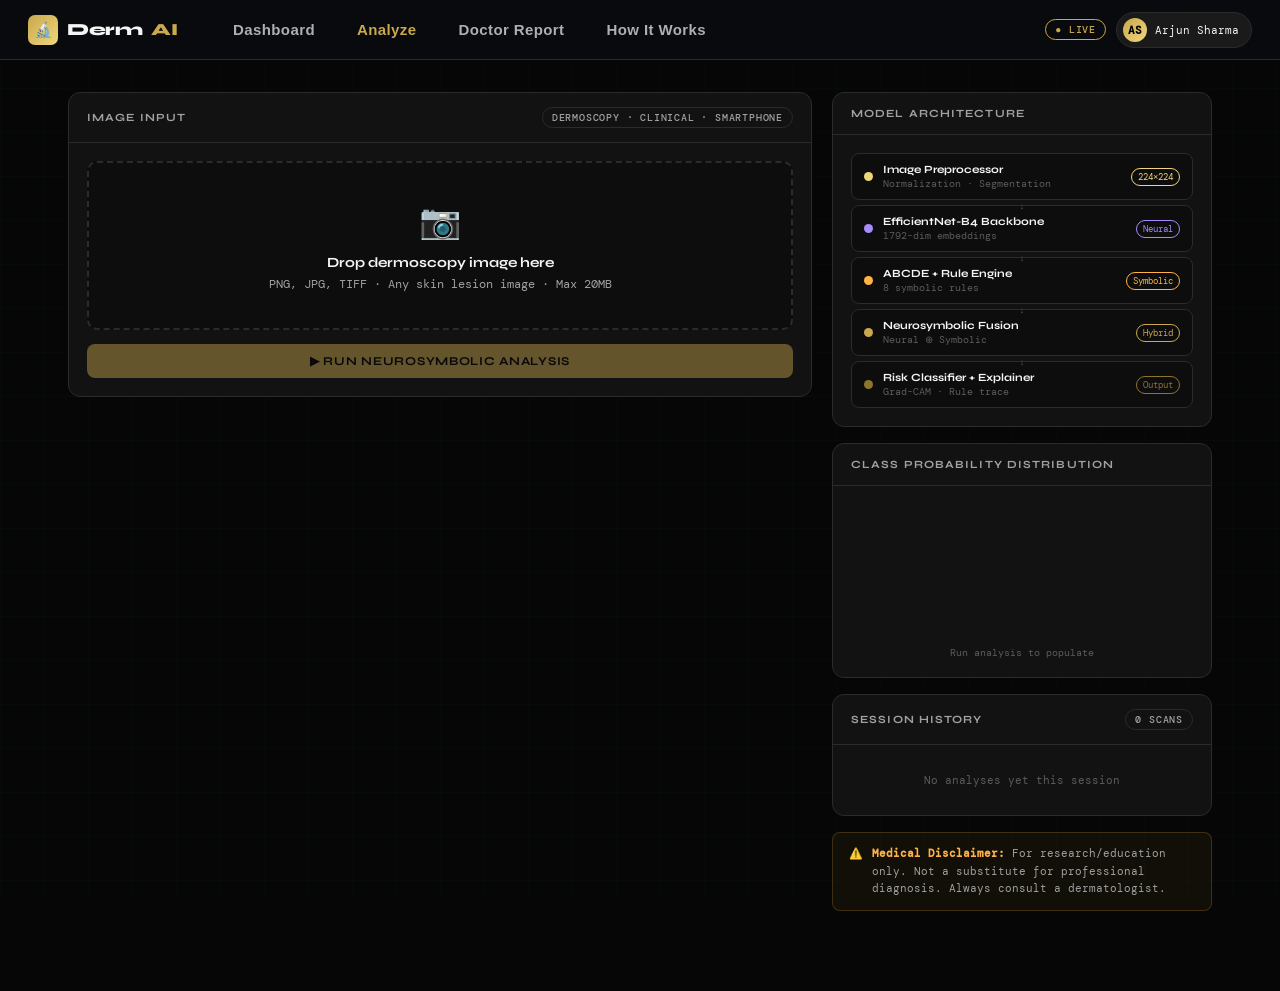
==== analyze.html @ 8cb2130a "Initial commit - DermAI project" ====
<!DOCTYPE html>
<html lang="en">
<head>
<meta charset="UTF-8"/>
<meta name="viewport" content="width=device-width, initial-scale=1.0"/>
<title>DermAI — Analyze Lesion</title>
<link rel="preconnect" href="https://fonts.googleapis.com">
<link rel="stylesheet" href="style.css">
<link href="https://fonts.googleapis.com/css2?family=Syne:wght@400;500;600;700;800&family=DM+Mono:ital,wght@0,300;0,400;1,300&family=Instrument+Serif:ital@0;1&display=swap" rel="stylesheet">
<script src="https://cdnjs.cloudflare.com/ajax/libs/Chart.js/4.4.1/chart.umd.min.js">
  
const links = document.querySelectorAll("nav a");

links.forEach(link => {
  if (link.href === window.location.href) {
    link.classList.add("active");
  }
});
</script>
<style>
/* ══════════════════════════════════════════
   GLOBAL DESIGN TOKENS
══════════════════════════════════════════ */
:root {
  --bg: #060606;
  --bg2: #0d0d0d;
  --surface: #121212;
  --surface2: #1a1a1a;
  --border: #2b2b2b;

  --accent: #c9a84e;
  --accent2: #f0d67a;
  --accent3: #8f742c;

  --warn: #ffb347;

  --text: #f5f5f5;
  --text2: #a1a1a1;
  --text3: #5c5c5c;

  --glow-gold: 0 0 25px rgba(236, 210, 139, 0.25);
  --glow-g: 0 0 25px rgba(0,229,160,.25);

  --r: 12px;
  --r2: 8px;

  --fh: 'Syne', sans-serif;
  --fm: 'DM Mono', monospace;
  --fb: 'DM Mono', monospace;
}
*,*::before,*::after{box-sizing:border-box;margin:0;padding:0}
body{background:var(--bg);color:var(--text);font-family:var(--fb);font-size:13px;min-height:100vh;overflow-x:hidden}
body::before{content:'';position:fixed;inset:0;background-image:linear-gradient(rgba(0,229,160,.025) 1px,transparent 1px),linear-gradient(90deg,rgba(0,229,160,.025) 1px,transparent 1px);background-size:44px 44px;pointer-events:none;z-index:0}

/* ══ TOPBAR ══ */
.topbar{position:sticky;top:0;z-index:200;background:rgba(10,12,15,.9);backdrop-filter:blur(20px);border-bottom:1px solid var(--border);height:60px;display:flex;align-items:center;padding:0 28px;gap:16px}
.logo{display:flex;align-items:center;gap:9px;font-family:var(--fh);font-size:17px;font-weight:800;letter-spacing:-.5px;cursor:pointer;text-decoration:none;color:var(--text)}
.logo-icon{width:30px;height:30px;background:linear-gradient(135deg,var(--accent),var(--accent2));border-radius:7px;display:flex;align-items:center;justify-content:center;font-size:15px}
.logo em{color:var(--accent);font-style:normal}
.topbar-right{margin-left:auto;display:flex;align-items:center;gap:10px}
.tag{font-size:10px;font-weight:500;letter-spacing:.08em;padding:3px 9px;border-radius:20px;border:1px solid var(--border);color:var(--text2);text-transform:uppercase}
.tag.live{border-color:var(--accent);color:var(--accent);animation:pulse-b 2s infinite}
.user-chip{display:flex;align-items:center;gap:8px;background:var(--surface2);border:1px solid var(--border);border-radius:20px;padding:5px 12px 5px 6px;cursor:pointer;font-size:11px}
.user-avatar{width:24px;height:24px;border-radius:50%;background:linear-gradient(135deg,var(--accent),var(--accent2));display:flex;align-items:center;justify-content:center;font-size:11px;font-weight:700;color:#000}
/* ================= NAVBAR ================= */

nav {
  display: flex;
  gap: 22px;
  align-items: center;
  margin-left: 30px;
}

/* base link style */
nav a {
  text-decoration: none;
  color: var(--text2);
  font-size: 13px;
  font-family: var(--fh);
  font-weight: 600;
  padding: 6px 10px;
  position: relative;
  transition: all 0.25s ease;
}

/* hover effect */
nav a:hover {
  color: var(--accent);
  transform: translateY(-1px);
}

/* underline animation (center grow) */
nav a::after {
  content: "";
  position: absolute;
  left: 50%;
  bottom: -4px;
  width: 0%;
  height: 2px;
  background: linear-gradient(90deg, transparent, var(--accent), transparent);
  transition: all 0.3s ease;
  transform: translateX(-50%);
}

/* show underline only on hover */
nav a:hover::after {
  width: 100%;
}

/* optional: smoother feel on click */
nav a:active {
  transform: scale(0.96);
}
/* ===== NAV FONT FIX ===== */
nav a,
.nav-btn {
  font-family: 'DM Sans', sans-serif;   /* clean modern font */
  font-size: 15px;
  font-weight: 600;                     /* same thickness */
  letter-spacing: 0.4px;
  color: #aab0b6;                       /* soft grey */
  text-decoration: none;
  transition: all 0.25s ease;
}

/* hover */
nav a:hover,
.nav-btn:hover {
  color: #c9a84e;                       /* gold */
}

/* active (Dashboard jaisa) */
nav a.active,
.nav-btn.active {
  color: #c9a84e;
  font-weight: 600;
}

/* ══ CARD ══ */
.card{background:var(--surface);border:1px solid var(--border);border-radius:var(--r);overflow:hidden}
.card-header{padding:14px 18px;border-bottom:1px solid var(--border);display:flex;align-items:center;justify-content:space-between}
.card-title{font-family:var(--fh);font-size:11px;font-weight:700;text-transform:uppercase;letter-spacing:.1em;color:var(--text2)}
.card-body{padding:18px}

/* ══ BUTTONS ══ */
.btn{display:inline-flex;align-items:center;justify-content:center;gap:7px;padding:10px 18px;border-radius:var(--r2);border:none;cursor:pointer;font-family:var(--fh);font-size:12px;font-weight:700;letter-spacing:.06em;text-transform:uppercase;transition:all .18s}
.btn-primary{background:linear-gradient(135deg,var(--accent),#c9a84e);color:#000}
.btn-primary:hover{filter:brightness(1.1);transform:translateY(-1px);box-shadow:var(--glow-gold)}
.btn-primary:disabled{opacity:.45;cursor:not-allowed;transform:none}
.btn-outline{background:none;border:1px solid var(--border);color:var(--text2)}
.btn-outline:hover{border-color:var(--accent);color:var(--accent)}
.btn-full{width:100%}

/* ══ BADGES ══ */
.badge{display:inline-flex;align-items:center;gap:4px;font-size:10px;padding:2px 8px;border-radius:10px;border:1px solid;font-weight:500}
.badge-green{border-color:var(--accent);color:var(--accent);background:rgba(0,229,160,.08)}

/* ══ ANIMATIONS ══ */
@keyframes fadeUp{from{opacity:0;transform:translateY(14px)}to{opacity:1;transform:translateY(0)}}
@keyframes spin{to{transform:rotate(360deg)}}
@keyframes scan{0%{transform:translateY(0);opacity:0}10%{opacity:1}90%{opacity:1}100%{transform:translateY(320px);opacity:0}}
@keyframes pulse-b{0%,100%{box-shadow:0 0 0 0 rgba(201,168,78,.4)}50%{box-shadow:0 0 0 4px rgba(201,168,78,0)}}
.fade-up{animation:fadeUp .45s ease forwards}

/* ══ SPINNER ══ */
.spinner{width:15px;height:15px;border:2px solid rgba(0,0,0,.25);border-top-color:#000;border-radius:50%;animation:spin .7s linear infinite;display:none}
.loading .spinner{display:block}

/* ══ TOAST ══ */
#toast{position:fixed;bottom:24px;right:24px;z-index:9999;display:flex;flex-direction:column;gap:8px}
.toast-item{background:var(--surface2);border:1px solid var(--border);border-radius:var(--r2);padding:11px 16px;font-size:12px;display:flex;align-items:center;gap:10px;animation:fadeUp .3s ease;box-shadow:0 8px 32px rgba(0,0,0,.4)}
.toast-item.success{border-color:var(--accent)}
.toast-item.error{border-color:#ff4d6d}

/* ══ DETECTOR / ANALYZE PAGE ══ */
.detector-wrap{max-width:1200px;margin:0 auto;padding:32px 28px 80px;display:grid;grid-template-columns:1fr 380px;gap:20px;position:relative;z-index:1}

.upload-zone{border:2px dashed var(--border);border-radius:10px;padding:36px 20px;text-align:center;cursor:pointer;transition:all .2s;position:relative;background:var(--bg2)}
.upload-zone:hover,.upload-zone.drag{border-color:var(--accent);background:rgba(201,168,78,.04);box-shadow:var(--glow-gold)}
.upload-zone input[type=file]{position:absolute;inset:0;opacity:0;cursor:pointer;width:100%;height:100%}
.upload-icon{font-size:34px;margin-bottom:10px}
.upload-zone h3{font-family:var(--fh);font-size:14px;font-weight:700;margin-bottom:5px}
.upload-zone p{color:var(--text2);font-size:12px}

#preview-area{display:none;margin-top:14px;position:relative;border-radius:var(--r2);overflow:hidden;border:1px solid var(--border);background:#000}
#preview-img{width:100%;max-height:300px;object-fit:contain;display:block}
#annotation-canvas{position:absolute;inset:0;width:100%;height:100%;pointer-events:none}

#proc-overlay{display:none;position:absolute;inset:0;background:rgba(10,12,15,.85);backdrop-filter:blur(4px);border-radius:var(--r2);z-index:10;flex-direction:column;align-items:center;justify-content:center;gap:10px}
#proc-overlay.active{display:flex}
.scan-line{position:absolute;top:0;left:0;right:0;height:2px;background:linear-gradient(90deg,transparent,var(--accent),transparent);animation:scan 1.5s ease-in-out infinite}
.proc-text{font-family:var(--fh);font-size:13px;font-weight:700;color:var(--accent)}
.proc-sub{font-size:11px;color:var(--text2)}

.result-verdict{border-radius:var(--r2);padding:14px 16px;margin-bottom:14px;border:1px solid;display:flex;align-items:center;gap:12px}
.result-verdict.benign{border-color:var(--accent);background:rgba(201,168,78,.07)}
.result-verdict.malignant{border-color:#ff4d6d;background:rgba(255,77,109,.07)}
.result-verdict.uncertain{border-color:var(--warn);background:rgba(255,179,71,.07)}
.verdict-icon{font-size:26px}
.verdict-label{font-family:var(--fh);font-size:15px;font-weight:800;text-transform:uppercase;letter-spacing:.05em}
.verdict-sublabel{font-size:11px;color:var(--text2);margin-top:2px}

.risk-bar-track{height:7px;background:var(--border);border-radius:4px;overflow:hidden}
.risk-bar-fill{height:100%;border-radius:4px;transition:width 1s cubic-bezier(.22,1,.36,1);width:0%}

.abcde-grid-d{display:grid;grid-template-columns:1fr 1fr;gap:7px;margin-bottom:14px}
.abcde-item-d{background:var(--bg2);border:1px solid var(--border);border-radius:var(--r2);padding:9px 11px}

.rules-list-d{display:flex;flex-direction:column;gap:7px}
.rule-item-d{background:var(--bg2);border:1px solid var(--border);border-radius:var(--r2);padding:9px 12px;display:flex;align-items:flex-start;gap:9px}

.heatmap-bar{flex:1;height:5px;border-radius:3px;background:linear-gradient(to right,#0099ff,#00e5a0,#ffb347,#ff4d6d)}

.arch-diagram{display:flex;flex-direction:column;gap:5px}
.arch-layer{background:var(--bg2);border:1px solid var(--border);border-radius:var(--r2);padding:9px 12px;display:flex;align-items:center;gap:10px;position:relative}
.arch-layer::after{content:'↓';position:absolute;bottom:-13px;left:50%;transform:translateX(-50%);color:var(--text3);font-size:9px;z-index:2}
.arch-layer:last-child::after{display:none}
.arch-dot{width:9px;height:9px;border-radius:50%;flex-shrink:0}
.arch-label-t{font-family:var(--fh);font-size:11px;font-weight:700}
.arch-sub-t{font-size:10px;color:var(--text3);margin-top:1px}
.arch-badge-t{margin-left:auto;font-size:9px;padding:2px 6px;border-radius:10px;border:1px solid;white-space:nowrap}

.disclaimer{background:rgba(255,179,71,.05);border:1px solid rgba(255,179,71,.2);border-radius:var(--r2);padding:12px 16px;font-size:11px;color:var(--text2);line-height:1.6;display:flex;gap:9px;align-items:flex-start;margin-top:0}

@media(max-width:1000px){
  .detector-wrap{grid-template-columns:1fr}
}
</style>
</head>
<body>

<div class="topbar">
  <div class="logo" onclick="window.location.href='index.html'">
    <div class="logo-icon">🔬</div>
    Derm<em>AI</em>
  </div>

  <!-- NAVBAR -->
  <nav>
    <a href="index.html">Dashboard</a>
    <a href="analyze.html" class="active">Analyze</a>
    <a href="#">Doctor Report</a>
    <a href="#">How It Works</a>
  </nav>

  <div class="topbar-right">
    <span class="tag live">● Live</span>
    <div class="user-chip">
      <div class="user-avatar">AS</div>
      <span>Arjun Sharma</span>
    </div>
  </div>
</div>

<div class="detector-wrap">

  <div style="display:flex;flex-direction:column;gap:16px">

    <div class="card fade-up">
      <div class="card-header">
        <span class="card-title">Image Input</span>
        <span class="tag">Dermoscopy · Clinical · Smartphone</span>
      </div>
      <div class="card-body">
        <div class="upload-zone" id="dropzone">
          <input type="file" id="file-input" accept="image/*">
          <div class="upload-icon">📷</div>
          <h3>Drop dermoscopy image here</h3>
          <p>PNG, JPG, TIFF · Any skin lesion image · Max 20MB</p>
        </div>
        <div id="preview-area">
          <img id="preview-img" src="" alt="Lesion preview">
          <canvas id="annotation-canvas"></canvas>
          <div id="proc-overlay">
            <div class="scan-line"></div>
            <div class="proc-text">Analyzing Lesion...</div>
            <div class="proc-sub" id="proc-step">Initializing neural network</div>
          </div>
        </div>
        <button class="btn btn-primary btn-full" id="analyze-btn" disabled style="margin-top:14px">
          <div class="spinner"></div>
          <span class="btn-text">▶ Run Neurosymbolic Analysis</span>
        </button>
      </div>
    </div>

    <div class="card fade-up" id="det-results" style="display:none">
      <div class="card-header">
        <span class="card-title">Analysis Results</span>
        <span id="det-ts" class="tag"></span>
      </div>
      <div class="card-body">
        <div class="result-verdict" id="det-verdict">
          <div class="verdict-icon" id="det-vicon">🔍</div>
          <div>
            <div class="verdict-label" id="det-vlabel">—</div>
            <div class="verdict-sublabel" id="det-vsub">—</div>
          </div>
        </div>
        <div style="margin-bottom:14px">
          <div style="display:flex;justify-content:space-between;margin-bottom:7px;font-size:11px;color:var(--text2)">
            <span>Malignancy Risk Score</span>
            <span id="det-rpct" style="font-family:var(--fh);font-weight:700"></span>
          </div>
          <div class="risk-bar-track"><div class="risk-bar-fill" id="det-rbar"></div></div>
        </div>
        <div class="card-title" style="margin-bottom:9px">ABCDE Criteria</div>
        <div class="abcde-grid-d" id="det-abcde"></div>
        <div class="card-title" style="margin-bottom:9px;margin-top:4px">Symbolic Rule Activations</div>
        <div class="rules-list-d" id="det-rules"></div>
        <div style="display:flex;align-items:center;gap:8px;font-size:10px;color:var(--text3);margin-top:14px">
          <span>Low</span><div class="heatmap-bar"></div><span>High Attention</span>
        </div>
        <div id="det-rec" style="margin-top:14px;padding:11px 13px;border-radius:var(--r2);background:var(--bg2);border:1px solid var(--border);font-size:11px;color:var(--text2);line-height:1.6;display:none">
          <div style="font-family:var(--fh);font-size:11px;font-weight:700;color:var(--text);margin-bottom:4px;text-transform:uppercase;letter-spacing:.08em">Recommendation</div>
          <div id="det-rec-text"></div>
        </div>
        <div style="margin-top:12px;display:flex;gap:8px">
          <button class="btn btn-outline" style="flex:1;font-size:11px">📋 View Full Report</button>
          <button class="btn btn-outline" style="font-size:11px">📤 Export</button>
        </div>
      </div>
    </div>
  </div>

  <div style="display:flex;flex-direction:column;gap:16px">

    <div class="card fade-up" style="animation-delay:.05s">
      <div class="card-header"><span class="card-title">Model Architecture</span></div>
      <div class="card-body">
        <div class="arch-diagram">
          <div class="arch-layer">
            <div class="arch-dot" style="background:var(--accent2)"></div>
            <div><div class="arch-label-t">Image Preprocessor</div><div class="arch-sub-t">Normalization · Segmentation</div></div>
            <span class="arch-badge-t" style="border-color:var(--accent2);color:var(--accent2)">224×224</span>
          </div>
          <div class="arch-layer">
            <div class="arch-dot" style="background:#a78bfa"></div>
            <div><div class="arch-label-t">EfficientNet-B4 Backbone</div><div class="arch-sub-t">1792-dim embeddings</div></div>
            <span class="arch-badge-t" style="border-color:#a78bfa;color:#a78bfa">Neural</span>
          </div>
          <div class="arch-layer">
            <div class="arch-dot" style="background:var(--warn)"></div>
            <div><div class="arch-label-t">ABCDE + Rule Engine</div><div class="arch-sub-t">8 symbolic rules</div></div>
            <span class="arch-badge-t" style="border-color:var(--warn);color:var(--warn)">Symbolic</span>
          </div>
          <div class="arch-layer">
            <div class="arch-dot" style="background:var(--accent)"></div>
            <div><div class="arch-label-t">Neurosymbolic Fusion</div><div class="arch-sub-t">Neural ⊕ Symbolic</div></div>
            <span class="arch-badge-t" style="border-color:var(--accent);color:var(--accent)">Hybrid</span>
          </div>
          <div class="arch-layer">
            <div class="arch-dot" style="background:var(--accent3)"></div>
            <div><div class="arch-label-t">Risk Classifier + Explainer</div><div class="arch-sub-t">Grad-CAM · Rule trace</div></div>
            <span class="arch-badge-t" style="border-color:var(--accent3);color:var(--accent3)">Output</span>
          </div>
        </div>
      </div>
    </div>

    <div class="card fade-up" style="animation-delay:.1s">
      <div class="card-header"><span class="card-title">Class Probability Distribution</span></div>
      <div class="card-body">
        <canvas id="det-chart" height="130"></canvas>
        <div id="det-chart-ph" style="font-size:10px;color:var(--text3);text-align:center;margin-top:8px">Run analysis to populate</div>
      </div>
    </div>

    <div class="card fade-up" style="animation-delay:.15s">
      <div class="card-header">
        <span class="card-title">Session History</span>
        <span id="det-hist-count" class="tag">0 scans</span>
      </div>
      <div class="card-body">
        <div id="det-history">
          <div style="font-size:11px;color:var(--text3);text-align:center;padding:10px 0">No analyses yet this session</div>
        </div>
      </div>
    </div>

    <div class="disclaimer">
      <span>⚠️</span>
      <span><strong style="color:var(--warn)">Medical Disclaimer:</strong> For research/education only. Not a substitute for professional diagnosis. Always consult a dermatologist.</span>
    </div>
  </div>
</div>

<div id="toast"></div>

<script>
let detChartInstance = null;
let detHistory = [];

const dropzone    = document.getElementById('dropzone');
const fileInput   = document.getElementById('file-input');
const previewArea = document.getElementById('preview-area');
const previewImg  = document.getElementById('preview-img');
const annotCanvas = document.getElementById('annotation-canvas');
const analyzeBtn  = document.getElementById('analyze-btn');
let currentFile   = null;

dropzone.addEventListener('dragover', e => { e.preventDefault(); dropzone.classList.add('drag'); });
dropzone.addEventListener('dragleave', () => dropzone.classList.remove('drag'));
dropzone.addEventListener('drop', e => {
  e.preventDefault(); dropzone.classList.remove('drag');
  const f = e.dataTransfer.files[0];
  if (f && f.type.startsWith('image/')) loadFile(f);
});
fileInput.addEventListener('change', () => { if (fileInput.files[0]) loadFile(fileInput.files[0]); });

function loadFile(file) {
  currentFile = file;
  previewImg.src = URL.createObjectURL(file);
  previewArea.style.display = 'block';
  analyzeBtn.disabled = false;
  document.getElementById('det-results').style.display = 'none';
  clearCanvas();
  previewImg.onload = () => resizeCanvas();
}

function resizeCanvas() {
  annotCanvas.width  = previewImg.naturalWidth;
  annotCanvas.height = previewImg.naturalHeight;
  annotCanvas.style.width  = previewImg.offsetWidth  + 'px';
  annotCanvas.style.height = previewImg.offsetHeight + 'px';
}
window.addEventListener('resize', resizeCanvas);

function clearCanvas() {
  annotCanvas.getContext('2d').clearRect(0, 0, annotCanvas.width, annotCanvas.height);
}

analyzeBtn.addEventListener('click', async () => {
  if (currentFile) await runDetectorAnalysis();
});

const STEPS = [
  'Preprocessing image...',
  'Running EfficientNet-B4...',
  'Extracting ABCDE features...',
  'Fusing neural + symbolic...',
  'Generating Grad-CAM...',
  'Applying rule engine...',
  'Computing risk score...'
];

async function runDetectorAnalysis() {
  analyzeBtn.disabled = true;
  analyzeBtn.classList.add('loading');
  document.getElementById('proc-overlay').classList.add('active');
  let s = 0;
  const si = setInterval(() => {
    document.getElementById('proc-step').textContent = STEPS[Math.min(s++, STEPS.length - 1)];
  }, 650);
  try {
    const b64  = await fileToBase64(currentFile);
    const data = await callNeurosymbolicAI(b64, currentFile.name);
    clearInterval(si);
    document.getElementById('proc-overlay').classList.remove('active');
    renderDetectorResults(data);
    addDetHistory(currentFile.name, data, previewImg.src);
    showToast('✅ Analysis complete', 'success');
  } catch(e) {
    clearInterval(si);
    document.getElementById('proc-overlay').classList.remove('active');
    showToast('❌ ' + e.message, 'error');
  }
  analyzeBtn.disabled = false;
  analyzeBtn.classList.remove('loading');
}

function fileToBase64(file) {
  return new Promise((res, rej) => {
    const r = new FileReader();
    r.onload  = () => res(r.result.split(',')[1]);
    r.onerror = () => rej(new Error('Read failed'));
    r.readAsDataURL(file);
  });
}

async function callNeurosymbolicAI(b64, fname) {
  const sys = `You are a Neurosymbolic AI engine for melanoma skin lesion analysis.

NEURAL MODULE: Simulate EfficientNet-B4 deep feature extraction — analyze texture, color distribution, structural irregularities, pigment patterns, and dermoscopic structures.

SYMBOLIC RULE ENGINE (ABCDE Protocol + Dermoscopic Rules):
- Asymmetry: Shape asymmetry along both axes (0-10 score)
- Border: Irregularity, notching, poor definition (0-10)
- Color: Multiple color shades - brown, tan, black, red, white, blue-grey (0-10)
- Diameter: Relative size estimation (0-10)
- Evolution/Texture: Textural patterns, regression structures (0-10)

NEUROSYMBOLIC FUSION: Combine neural probability (neural_probability) with symbolic rule count (symbolic_score: triggered_rules/8) using attention weighting. Final risk_score = 0.65 * neural_probability + 0.35 * symbolic_score.

Respond ONLY with valid compact JSON, no markdown, no text outside JSON:
{"verdict":"BENIGN"|"MALIGNANT"|"UNCERTAIN","risk_score":<0.0-1.0>,"confidence":<0.0-1.0>,"neural_probability":<0.0-1.0>,"symbolic_score":<0.0-1.0>,"abcde":{"asymmetry":{"score":<0-10>,"note":"<12 words max>"},"border":{"score":<0-10>,"note":"<12 words max>"},"color":{"score":<0-10>,"note":"<12 words max>"},"diameter":{"score":<0-10>,"note":"<12 words max>"},"evolution":{"score":<0-10>,"note":"<12 words max>"}},"rules_fired":[{"rule":"<n>","triggered":true|false,"explanation":"<15 words max>","severity":"low"|"medium"|"high"}],"clinical_summary":"<2 sentences>","recommendation":"<1 sentence action>","class_probabilities":{"melanoma":<0-1>,"basal_cell_carcinoma":<0-1>,"seborrheic_keratosis":<0-1>,"dermatofibroma":<0-1>,"nevus":<0-1>,"vascular":<0-1>},"saliency_regions":[{"label":"<area>","x_pct":<0-100>,"y_pct":<0-100>,"radius_pct":<8-25>,"intensity":<0-1>}]}

Include ALL 8 rules: R1:Melanocyte_Irregularity, R2:Dermoscopic_Vascular_Pattern, R3:Regressive_Structures, R4:Multicomponent_Pattern, R5:Atypical_Pigment_Network, R6:Border_Abruptness, R7:Blue_White_Veil, R8:Asymmetric_Follicular_Openings

Be clinically accurate based on actual visual findings in the image. Probabilities must sum to ~1.0.`;

  const resp = await fetch('https://api.anthropic.com/v1/messages', {
    method: 'POST',
    headers: { 'Content-Type': 'application/json' },
    body: JSON.stringify({
      model: 'claude-sonnet-4-20250514',
      max_tokens: 1000,
      system: sys,
      messages: [{ role: 'user', content: [
        { type: 'image', source: { type: 'base64', media_type: 'image/jpeg', data: b64 } },
        { type: 'text', text: `Analyze this skin lesion image: "${fname}". Return only JSON.` }
      ]}]
    })
  });

  if (!resp.ok) {
    const e = await resp.json().catch(() => ({}));
    throw new Error(e.error?.message || `API error ${resp.status}`);
  }
  const d   = await resp.json();
  const txt = d.content?.map(b => b.text || '').join('').trim()
    .replace(/^```json\s*/i, '').replace(/```$/i, '').trim();
  return JSON.parse(txt);
}

function renderDetectorResults(data) {
  const res = document.getElementById('det-results');
  res.style.display = 'block';
  document.getElementById('det-ts').textContent = new Date().toLocaleTimeString();

  const isM = data.verdict === 'MALIGNANT', isU = data.verdict === 'UNCERTAIN';
  const v = document.getElementById('det-verdict');
  v.className = 'result-verdict ' + (isM ? 'malignant' : isU ? 'uncertain' : 'benign');
  document.getElementById('det-vicon').textContent  = isM ? '⚠️' : isU ? '🔍' : '✅';
  document.getElementById('det-vlabel').textContent = data.verdict;
  document.getElementById('det-vsub').textContent   = data.clinical_summary || '';

  const pct = Math.round(data.risk_score * 100);
  document.getElementById('det-rpct').textContent = pct + '%';
  const rb = document.getElementById('det-rbar');
  rb.style.background = pct > 65 ? '#ff4d6d' : pct > 35 ? 'var(--warn)' : 'var(--accent)';
  setTimeout(() => rb.style.width = pct + '%', 100);

  const abcdeColors  = { asymmetry:'#a78bfa', border:'#ff4d6d', color:'var(--warn)', diameter:'var(--accent2)', evolution:'var(--accent)' };
  const abcdeLabels  = { asymmetry:'Asymmetry', border:'Border', color:'Color', diameter:'Diameter', evolution:'Evolution' };
  const ag = document.getElementById('det-abcde');
  ag.innerHTML = '';
  Object.entries(data.abcde || {}).forEach(([k, v]) => {
    const c = abcdeColors[k] || 'var(--accent)', p = v.score * 10;
    ag.innerHTML += `<div class="abcde-item-d">
      <div style="font-family:var(--fh);font-size:16px;font-weight:800;color:${c}">${k[0].toUpperCase()}</div>
      <div style="font-size:10px;color:var(--text3);margin-bottom:5px">${abcdeLabels[k]}</div>
      <div style="font-size:11px;color:var(--text)">${v.note}</div>
      <div style="height:3px;border-radius:2px;margin-top:6px;width:${p}%;background:${c};max-width:100%"></div>
    </div>`;
  });

  const rl = document.getElementById('det-rules');
  rl.innerHTML = '';
  (data.rules_fired || []).forEach(r => {
    const icon = r.triggered
      ? (r.severity === 'high' ? '🔴' : r.severity === 'medium' ? '🟡' : '🟢')
      : '⚪';
    rl.innerHTML += `<div class="rule-item-d" style="opacity:${r.triggered ? 1 : .4}">
      <span style="font-size:13px">${icon}</span>
      <div style="font-size:11px;color:var(--text2)">
        <strong style="display:block;color:var(--text);font-size:12px;margin-bottom:2px">${r.rule.replace(/_/g,' ')}</strong>
        ${r.explanation}
      </div>
    </div>`;
  });

  if (data.recommendation) {
    document.getElementById('det-rec').style.display = 'block';
    document.getElementById('det-rec-text').textContent = data.recommendation;
  }

  drawSaliency(data.saliency_regions || []);
  updateDetChart(data.class_probabilities || {});
  res.scrollIntoView({ behavior: 'smooth', block: 'nearest' });
}

function drawSaliency(regions) {
  const ctx = annotCanvas.getContext('2d');
  ctx.clearRect(0, 0, annotCanvas.width, annotCanvas.height);
  const W = annotCanvas.width, H = annotCanvas.height;
  regions.forEach(r => {
    const cx  = (r.x_pct / 100) * W;
    const cy  = (r.y_pct / 100) * H;
    const rad = (r.radius_pct / 100) * Math.min(W, H);
    const i   = r.intensity || .5;
    const g   = ctx.createRadialGradient(cx, cy, 0, cx, cy, rad);
    const a   = Math.round(i * .6 * 255).toString(16).padStart(2, '0');
    const col = i > .7 ? `#ff4d6d${a}` : i > .4 ? `#ffb347${a}` : `#00e5a0${a}`;
    g.addColorStop(0, col); g.addColorStop(1, 'transparent');
    ctx.fillStyle = g; ctx.beginPath(); ctx.arc(cx, cy, rad, 0, Math.PI * 2); ctx.fill();
  });
}

function updateDetChart(probs) {
  const labels = Object.keys(probs).map(k =>
    k.replace(/_/g, ' ').replace(/\b\w/g, c => c.toUpperCase())
  );
  const values = Object.values(probs).map(v => Math.round(v * 100));
  const colors = ['#ff4d6d','#a78bfa','#ffb347','#00e5a0','#0099ff','#e879f9'];
  const ctx    = document.getElementById('det-chart').getContext('2d');
  if (detChartInstance) detChartInstance.destroy();
  Chart.defaults.color          = '#8a96ab';
  Chart.defaults.font.family    = "'DM Mono',monospace";
  Chart.defaults.font.size      = 10;
  detChartInstance = new Chart(ctx, {
    type: 'bar',
    data: {
      labels,
      datasets: [{
        data: values,
        backgroundColor: colors.map(c => c + '99'),
        borderColor: colors,
        borderWidth: 1,
        borderRadius: 4
      }]
    },
    options: {
      responsive: true,
      maintainAspectRatio: false,
      plugins: { legend: { display: false } },
      scales: {
        y: { max: 100, ticks: { callback: v => v + '%' }, grid: { color: '#232d3f' } },
        x: { grid: { display: false }, ticks: { maxRotation: 35 } }
      }
    }
  });
  document.getElementById('det-chart-ph').style.display = 'none';
}

function addDetHistory(name, data, thumb) {
  detHistory.unshift({ name, data, thumb, time: new Date().toLocaleTimeString() });
  const hc = document.getElementById('det-hist-count');
  hc.textContent = detHistory.length + ' scan' + (detHistory.length !== 1 ? 's' : '');
  const dh = document.getElementById('det-history');
  dh.innerHTML = detHistory.map((e, i) => {
    const isM = e.data.verdict === 'MALIGNANT', isU = e.data.verdict === 'UNCERTAIN';
    const bc  = isM ? '#ff4d6d' : isU ? 'var(--warn)' : 'var(--accent)';
    const n   = e.name.length > 18 ? e.name.slice(0, 16) + '…' : e.name;
    return `<div style="background:var(--bg2);border:1px solid var(--border);border-radius:var(--r2);padding:9px 11px;display:flex;align-items:center;gap:9px;cursor:pointer;margin-bottom:7px" onclick="replayDet(${i})">
      <div style="width:34px;height:34px;border-radius:6px;overflow:hidden;background:var(--surface2);flex-shrink:0">
        <img src="${e.thumb}" style="width:100%;height:100%;object-fit:cover">
      </div>
      <div style="flex:1">
        <div style="font-size:11px;font-weight:500">${n}</div>
        <div style="font-size:10px;color:var(--text3)">${e.time} · Risk ${Math.round(e.data.risk_score * 100)}%</div>
      </div>
      <span style="font-size:10px;padding:2px 7px;border-radius:10px;border:1px solid;border-color:${bc};color:${bc}">${e.data.verdict}</span>
    </div>`;
  }).join('');
}

window.replayDet = i => {
  const e = detHistory[i];
  previewImg.src = e.thumb;
  previewArea.style.display = 'block';
  renderDetectorResults(e.data);
};

function showToast(msg, type = 'success') {
  const t    = document.getElementById('toast');
  const item = document.createElement('div');
  item.className   = 'toast-item ' + type;
  item.textContent = msg;
  t.appendChild(item);
  setTimeout(() => item.remove(), 3500);
}


</script>
</body>
</html>
---- style.css ----
nav a {
  text-decoration: none;
  color: var(--text2);
  font-size: 14px;
  font-family: var(--fh);
  font-weight: 600;
  letter-spacing: 0.3px;
  padding: 6px 10px;
  position: relative;
  transition: all 0.25s ease;
}

nav a:hover {
  color: var(--accent);
  text-shadow: 0 0 8px rgba(201,168,78,0.6);
}

nav a::after {
  content: "";
  position: absolute;
  left: 50%;
  bottom: -6px;
  width: 0%;
  height: 2px;
  background: var(--accent);
  transform: translateX(-50%);
  transition: 0.3s;
}

nav a:hover::after {
  width: 100%;
}

nav a.active {
  color: var(--accent);
  font-weight: 700;
}
nav a,
.nav-btn {
  text-decoration: none;
  color: var(--text2);
  font-size: 14px;
  font-family: var(--fh);
  font-weight: 600;
  letter-spacing: 0.3px;
  padding: 6px 10px;
  position: relative;
  transition: all 0.25s ease;
}

nav a:hover,
.nav-btn:hover {
  color: var(--accent);
  text-shadow: 0 0 8px rgba(201,168,78,0.6);
}

nav a::after,
.nav-btn::after {
  content: "";
  position: absolute;
  left: 50%;
  bottom: -6px;
  width: 0%;
  height: 2px;
  background: var(--accent);
  transform: translateX(-50%);
  transition: 0.3s;
}

nav a:hover::after,
.nav-btn:hover::after {
  width: 100%;
}
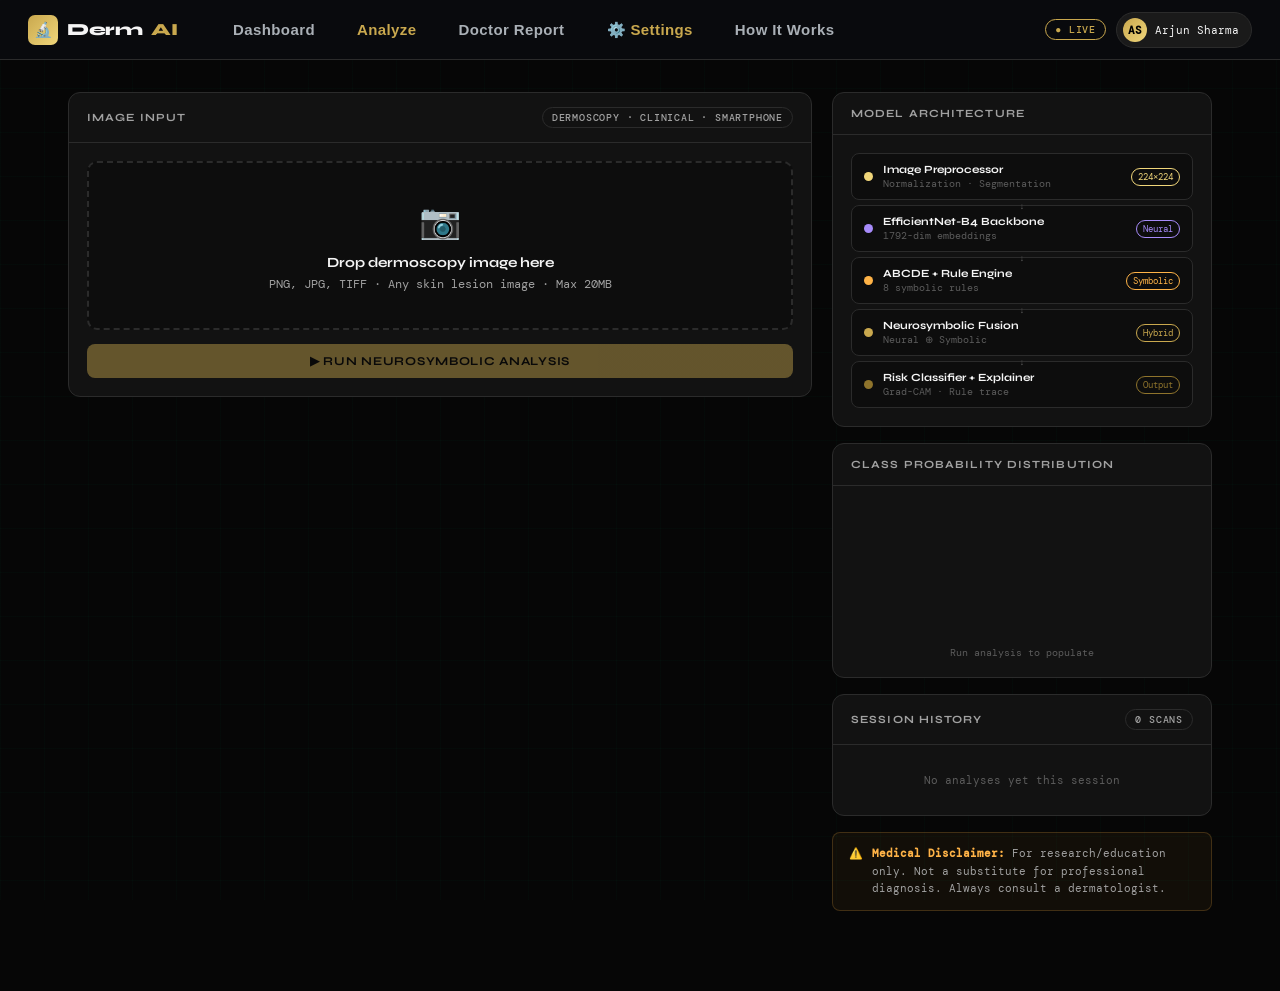
==== commit 2b9e6ab1: "added image processing file" ====
--- a/analyze.html
+++ b/analyze.html
@@ -240,6 +240,7 @@
     <a href="index.html">Dashboard</a>
     <a href="analyze.html" class="active">Analyze</a>
     <a href="#">Doctor Report</a>
+    <a href="settings.html" class="nav-btn active">⚙️ Settings</a>
     <a href="#">How It Works</a>
   </nav>
 
